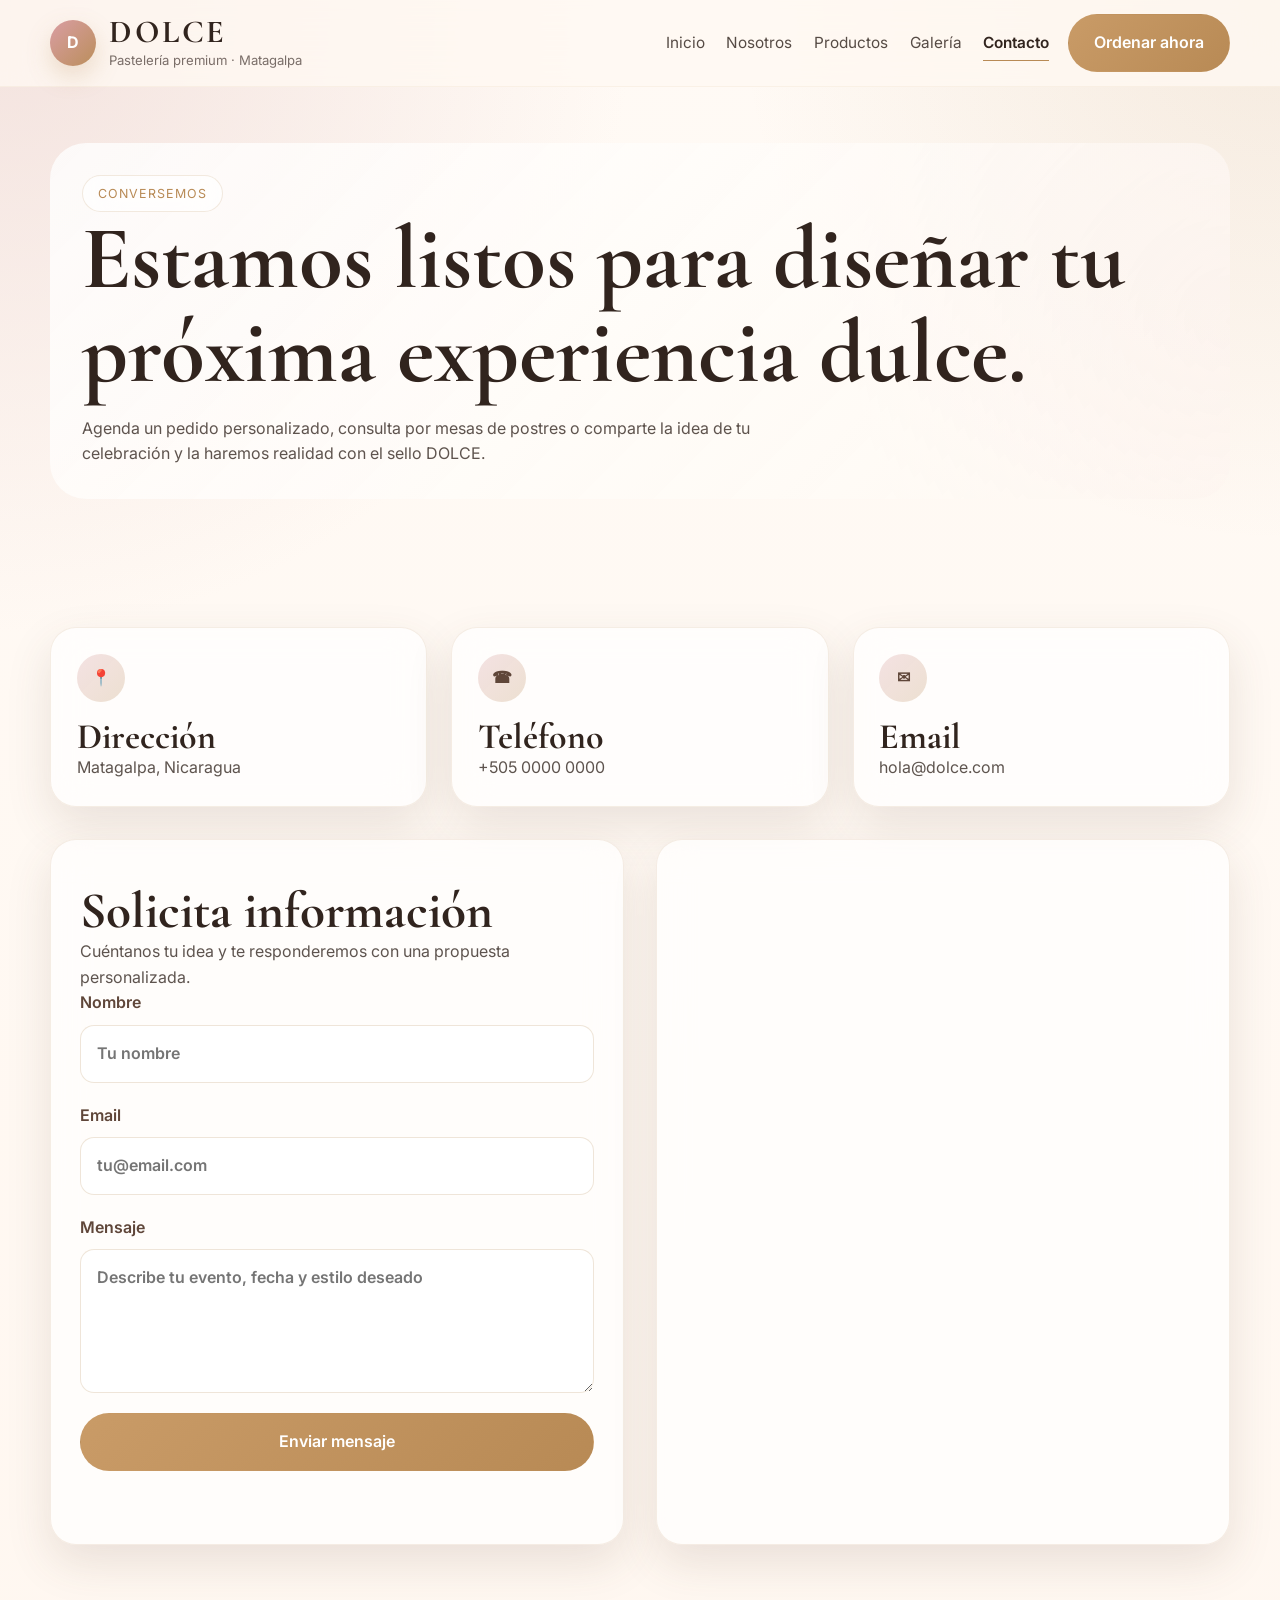
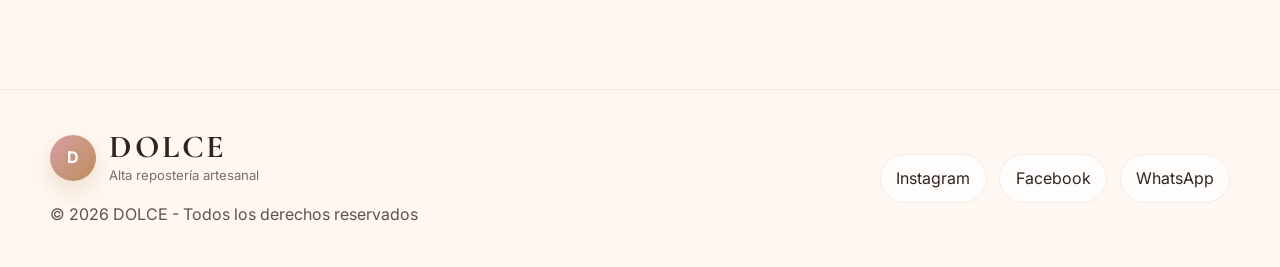
==== contacto.html @ 65e3cba4 "Create multipage Dolce bakery website" ====
<!DOCTYPE html>
<html lang="es">
  <head>
    <meta charset="UTF-8" />
    <meta name="viewport" content="width=device-width, initial-scale=1.0" />
    <title>Contacto | DOLCE</title>
    <meta
      name="description"
      content="Contacta a DOLCE en Matagalpa, Nicaragua. Escríbenos para pedidos personalizados, eventos y consultas sobre repostería premium."
    />
    <link rel="preconnect" href="https://fonts.googleapis.com" />
    <link rel="preconnect" href="https://fonts.gstatic.com" crossorigin />
    <link
      href="https://fonts.googleapis.com/css2?family=Cormorant+Garamond:wght@500;600;700&family=Inter:wght@400;500;600;700&display=swap"
      rel="stylesheet"
    />
    <link rel="stylesheet" href="css/styles.css" />
  </head>
  <body>
    <header class="site-header">
      <div class="container navbar">
        <a class="brand" href="index.html" aria-label="Ir a inicio">
          <span class="brand-badge">D</span>
          <div class="brand-text">
            <strong class="brand-mark">DOLCE</strong>
            <span>Pastelería premium · Matagalpa</span>
          </div>
        </a>
        <button class="menu-toggle" type="button" aria-label="Abrir menú" aria-expanded="false">
          <span></span>
        </button>
        <div class="nav-menu">
          <nav class="nav-links" aria-label="Principal">
            <a href="index.html">Inicio</a>
            <a href="nosotros.html">Nosotros</a>
            <a href="productos.html">Productos</a>
            <a href="galeria.html">Galería</a>
            <a class="active" href="contacto.html">Contacto</a>
          </nav>
          <a class="btn btn-primary" href="contacto.html">Ordenar ahora</a>
        </div>
      </div>
    </header>

    <main class="page-main">
      <section class="page-hero">
        <div class="container page-banner reveal">
          <span class="eyebrow">Conversemos</span>
          <h1>Estamos listos para diseñar tu próxima experiencia dulce.</h1>
          <p>
            Agenda un pedido personalizado, consulta por mesas de postres o comparte la idea de tu celebración y la haremos realidad con el sello DOLCE.
          </p>
        </div>
      </section>

      <section class="section">
        <div class="container">
          <div class="contact-cards">
            <article class="contact-card card reveal">
              <div class="contact-icon">📍</div>
              <h3>Dirección</h3>
              <p>Matagalpa, Nicaragua</p>
            </article>
            <article class="contact-card card reveal">
              <div class="contact-icon">☎</div>
              <h3>Teléfono</h3>
              <p>+505 0000 0000</p>
            </article>
            <article class="contact-card card reveal">
              <div class="contact-icon">✉</div>
              <h3>Email</h3>
              <p>hola@dolce.com</p>
            </article>
          </div>

          <div class="contact-layout">
            <article class="form-card card reveal">
              <h2>Solicita información</h2>
              <p>Cuéntanos tu idea y te responderemos con una propuesta personalizada.</p>
              <form data-contact-form>
                <label for="nombre">
                  Nombre
                  <input id="nombre" name="nombre" type="text" placeholder="Tu nombre" />
                </label>
                <label for="email">
                  Email
                  <input id="email" name="email" type="email" placeholder="tu@email.com" />
                </label>
                <label for="mensaje">
                  Mensaje
                  <textarea id="mensaje" name="mensaje" placeholder="Describe tu evento, fecha y estilo deseado"></textarea>
                </label>
                <button class="btn btn-primary" type="submit">Enviar mensaje</button>
                <p class="form-feedback" aria-live="polite"></p>
              </form>
            </article>

            <article class="map-card card reveal contact-card">
              <iframe
                title="Mapa de Matagalpa, Nicaragua"
                src="https://www.google.com/maps?q=Matagalpa%2C%20Nicaragua&z=13&output=embed"
                loading="lazy"
                referrerpolicy="no-referrer-when-downgrade"
              ></iframe>
            </article>
          </div>
        </div>
      </section>
    </main>

    <footer class="site-footer">
      <div class="container footer-shell">
        <div>
          <div class="brand">
            <span class="brand-badge">D</span>
            <div class="brand-text">
              <strong class="brand-mark">DOLCE</strong>
              <span>Alta repostería artesanal</span>
            </div>
          </div>
          <p style="margin-top: 1rem">© 2026 DOLCE - Todos los derechos reservados</p>
        </div>
        <div class="social-links" aria-label="Redes sociales">
          <a href="https://instagram.com" target="_blank" rel="noreferrer">Instagram</a>
          <a href="https://facebook.com" target="_blank" rel="noreferrer">Facebook</a>
          <a href="https://wa.me/50500000000" target="_blank" rel="noreferrer">WhatsApp</a>
        </div>
      </div>
    </footer>

    <script src="js/script.js"></script>
  </body>
</html>
---- css/styles.css ----
:root {
  --cream: #fff9f3;
  --cream-strong: #fdf3ea;
  --beige: #f1dfcf;
  --blush: #efdad6;
  --rose: #d89aa0;
  --rose-deep: #b9787d;
  --gold: #b88a55;
  --gold-soft: rgba(184, 138, 85, 0.18);
  --espresso: #31241e;
  --mocha: #5f4639;
  --white: rgba(255, 255, 255, 0.82);
  --white-strong: rgba(255, 255, 255, 0.93);
  --border: rgba(184, 138, 85, 0.14);
  --shadow-soft: 0 18px 45px rgba(95, 70, 57, 0.13);
  --shadow-hover: 0 24px 55px rgba(95, 70, 57, 0.18);
  --radius-xl: 36px;
  --radius-lg: 26px;
  --radius-md: 20px;
  --radius-sm: 14px;
  --transition: 280ms ease;
  --container: min(1180px, calc(100% - 2rem));
}

* {
  box-sizing: border-box;
}

html {
  scroll-behavior: smooth;
}

body {
  margin: 0;
  font-family: "Inter", sans-serif;
  color: var(--espresso);
  background:
    radial-gradient(circle at top left, rgba(239, 218, 214, 0.75), transparent 28%),
    radial-gradient(circle at top right, rgba(184, 138, 85, 0.14), transparent 24%),
    linear-gradient(180deg, #fffaf5 0%, #fff7f0 100%);
  line-height: 1.6;
}

body.menu-open {
  overflow: hidden;
}

img {
  display: block;
  max-width: 100%;
}

a {
  color: inherit;
  text-decoration: none;
}

button,
input,
textarea {
  font: inherit;
}

.container {
  width: var(--container);
  margin: 0 auto;
}

.section {
  padding: 6rem 0;
}

.section-sm {
  padding: 4rem 0;
}

.section-header {
  max-width: 46rem;
  margin-bottom: 2.8rem;
}

.eyebrow {
  display: inline-flex;
  align-items: center;
  gap: 0.55rem;
  padding: 0.45rem 0.95rem;
  border-radius: 999px;
  background: rgba(255, 255, 255, 0.65);
  color: var(--gold);
  border: 1px solid rgba(184, 138, 85, 0.18);
  text-transform: uppercase;
  letter-spacing: 0.08em;
  font-size: 0.78rem;
  backdrop-filter: blur(16px);
}

h1,
h2,
h3,
h4,
.brand-mark,
.quote {
  margin: 0;
  font-family: "Cormorant Garamond", serif;
  line-height: 1.05;
}

h1 {
  font-size: clamp(3.4rem, 7vw, 6.25rem);
}

h2 {
  font-size: clamp(2.4rem, 4vw, 4rem);
  margin-top: 1rem;
}

h3 {
  font-size: clamp(1.8rem, 2.8vw, 2.35rem);
}

h4 {
  font-size: 1.4rem;
}

p {
  margin: 0;
  color: rgba(49, 36, 30, 0.78);
}

ul {
  margin: 0;
  padding: 0;
  list-style: none;
}

.page-main {
  overflow: clip;
}

.card,
.glass-panel {
  background: rgba(255, 255, 255, 0.7);
  border: 1px solid var(--border);
  border-radius: var(--radius-lg);
  box-shadow: var(--shadow-soft);
  backdrop-filter: blur(18px);
}

.btn {
  display: inline-flex;
  align-items: center;
  justify-content: center;
  gap: 0.65rem;
  padding: 0.95rem 1.55rem;
  border-radius: 999px;
  border: 1px solid transparent;
  font-weight: 600;
  cursor: pointer;
  transition:
    transform var(--transition),
    box-shadow var(--transition),
    background var(--transition),
    border-color var(--transition),
    color var(--transition);
}

.btn:hover,
.btn:focus-visible {
  transform: translateY(-2px);
  box-shadow: 0 16px 30px rgba(95, 70, 57, 0.18);
}

.btn-primary {
  color: #fff;
  background: linear-gradient(135deg, #c99b67, var(--gold));
}

.btn-secondary {
  background: rgba(255, 255, 255, 0.76);
  border-color: rgba(184, 138, 85, 0.22);
}

.btn-ghost {
  border-color: rgba(184, 138, 85, 0.24);
  background: transparent;
}

.link-inline {
  display: inline-flex;
  align-items: center;
  gap: 0.45rem;
  font-weight: 600;
  color: var(--rose-deep);
}

.link-inline::after {
  content: "→";
  transition: transform var(--transition);
}

.link-inline:hover::after {
  transform: translateX(4px);
}

.site-header {
  position: sticky;
  top: 0;
  z-index: 1000;
  border-bottom: 1px solid rgba(184, 138, 85, 0.08);
  background: rgba(255, 249, 243, 0.78);
  backdrop-filter: blur(18px);
}

.navbar {
  min-height: 5.4rem;
  display: flex;
  align-items: center;
  justify-content: space-between;
  gap: 1rem;
}

.brand {
  display: flex;
  align-items: center;
  gap: 0.8rem;
}

.brand-badge {
  width: 2.9rem;
  aspect-ratio: 1;
  display: grid;
  place-items: center;
  border-radius: 50%;
  color: #fff;
  background: linear-gradient(135deg, rgba(216, 154, 160, 0.96), rgba(184, 138, 85, 0.96));
  box-shadow: 0 10px 25px rgba(184, 138, 85, 0.25);
  font-weight: 700;
}

.brand-mark {
  font-size: 2rem;
  letter-spacing: 0.08em;
}

.brand-text span {
  display: block;
  font-size: 0.82rem;
  color: rgba(49, 36, 30, 0.65);
}

.nav-menu {
  display: flex;
  align-items: center;
  gap: 1.2rem;
}

.nav-links {
  display: flex;
  align-items: center;
  gap: 1.35rem;
}

.nav-links a {
  position: relative;
  color: rgba(49, 36, 30, 0.82);
  font-size: 0.96rem;
}

.nav-links a::after {
  content: "";
  position: absolute;
  left: 0;
  bottom: -0.35rem;
  width: 100%;
  height: 1px;
  background: var(--gold);
  transform: scaleX(0);
  transform-origin: center;
  transition: transform var(--transition);
}

.nav-links a:hover::after,
.nav-links a:focus-visible::after,
.nav-links a.active::after {
  transform: scaleX(1);
}

.nav-links a.active {
  color: var(--espresso);
  font-weight: 600;
}

.menu-toggle {
  display: none;
  align-items: center;
  justify-content: center;
  width: 3rem;
  height: 3rem;
  border-radius: 50%;
  border: 1px solid rgba(184, 138, 85, 0.16);
  background: rgba(255, 255, 255, 0.75);
  color: var(--espresso);
}

.menu-toggle span,
.menu-toggle span::before,
.menu-toggle span::after {
  content: "";
  display: block;
  width: 1.15rem;
  height: 2px;
  background: currentColor;
  border-radius: 999px;
  position: relative;
  transition: transform var(--transition), opacity var(--transition);
}

.menu-toggle span::before {
  position: absolute;
  top: -0.38rem;
}

.menu-toggle span::after {
  position: absolute;
  top: 0.38rem;
}

.menu-toggle[aria-expanded="true"] span {
  background: transparent;
}

.menu-toggle[aria-expanded="true"] span::before {
  transform: translateY(0.38rem) rotate(45deg);
}

.menu-toggle[aria-expanded="true"] span::after {
  transform: translateY(-0.38rem) rotate(-45deg);
}

.hero {
  padding: 4rem 0 5rem;
}

.hero-grid,
.split-layout,
.contact-layout,
.story-grid,
.feature-grid {
  display: grid;
  gap: 2rem;
}

.hero-grid {
  grid-template-columns: 1.1fr 0.9fr;
  align-items: center;
}

.hero-copy,
.stack-lg {
  display: grid;
  gap: 1.5rem;
}

.hero-copy p {
  max-width: 38rem;
  font-size: 1.04rem;
}

.hero-actions,
.inline-actions {
  display: flex;
  flex-wrap: wrap;
  gap: 1rem;
}

.hero-highlights {
  display: grid;
  grid-template-columns: repeat(3, minmax(0, 1fr));
  gap: 1rem;
}

.mini-stat {
  padding: 1.1rem 1rem;
  border-radius: var(--radius-md);
  background: rgba(255, 255, 255, 0.66);
  border: 1px solid rgba(184, 138, 85, 0.14);
}

.mini-stat strong {
  display: block;
  font-size: 1.6rem;
  font-family: "Cormorant Garamond", serif;
}

.hero-media,
.image-frame,
.gallery-card {
  position: relative;
  overflow: hidden;
  isolation: isolate;
}

.hero-media {
  min-height: 38rem;
  border-radius: var(--radius-xl);
  box-shadow: var(--shadow-soft);
}

.hero-media img,
.image-frame img,
.product-card img,
.gallery-card img,
.preview-card img,
.contact-card iframe {
  width: 100%;
  height: 100%;
  object-fit: cover;
}

.hero-media::before,
.image-frame::before {
  content: "";
  position: absolute;
  inset: 0;
  background: linear-gradient(180deg, rgba(49, 36, 30, 0.02), rgba(49, 36, 30, 0.38));
  z-index: 1;
}

.floating-note {
  position: absolute;
  right: 1.2rem;
  bottom: 1.2rem;
  z-index: 2;
  max-width: 14rem;
  padding: 1rem 1.1rem;
}

.floating-note strong {
  display: block;
  margin-bottom: 0.25rem;
}

.page-hero {
  padding: 3.5rem 0 2rem;
}

.page-banner {
  padding: 2rem;
  border-radius: var(--radius-xl);
  background:
    linear-gradient(135deg, rgba(255, 255, 255, 0.78), rgba(255, 249, 243, 0.7)),
    radial-gradient(circle at right, rgba(216, 154, 160, 0.18), transparent 32%);
}

.page-banner p {
  max-width: 42rem;
  margin-top: 1rem;
}

.preview-grid,
.products-grid,
.values-grid,
.gallery-grid,
.contact-cards,
.info-grid {
  display: grid;
  gap: 1.5rem;
}

.preview-grid,
.values-grid,
.contact-cards,
.info-grid {
  grid-template-columns: repeat(3, minmax(0, 1fr));
}

.products-grid {
  grid-template-columns: repeat(2, minmax(0, 1fr));
}

.gallery-grid {
  grid-template-columns: repeat(3, minmax(0, 1fr));
}

.preview-card,
.product-card,
.value-card,
.contact-card,
.info-card {
  overflow: hidden;
  transition: transform var(--transition), box-shadow var(--transition), border-color var(--transition);
}

.preview-card:hover,
.product-card:hover,
.value-card:hover,
.gallery-card:hover,
.contact-card:hover,
.info-card:hover {
  transform: translateY(-6px);
  box-shadow: var(--shadow-hover);
}

.preview-card img,
.product-card img {
  aspect-ratio: 4 / 3;
}

.card-body {
  padding: 1.45rem;
  display: grid;
  gap: 0.8rem;
}

.chip-row {
  display: flex;
  flex-wrap: wrap;
  gap: 0.65rem;
}

.chip {
  padding: 0.38rem 0.8rem;
  border-radius: 999px;
  background: rgba(239, 218, 214, 0.52);
  color: var(--mocha);
  font-size: 0.84rem;
}

.story-grid,
.contact-layout {
  grid-template-columns: repeat(2, minmax(0, 1fr));
  align-items: center;
}

.story-copy,
.contact-copy,
.form-card form {
  display: grid;
  gap: 1.25rem;
}

.quote {
  padding-left: 1.2rem;
  border-left: 3px solid rgba(184, 138, 85, 0.34);
  font-size: 1.8rem;
  color: var(--mocha);
}

.values-grid {
  margin-top: 2rem;
}

.value-card,
.info-card,
.contact-card {
  padding: 1.6rem;
}

.value-icon,
.info-icon,
.contact-icon {
  width: 3rem;
  height: 3rem;
  display: grid;
  place-items: center;
  border-radius: 50%;
  margin-bottom: 1rem;
  background: linear-gradient(135deg, rgba(216, 154, 160, 0.28), rgba(184, 138, 85, 0.26));
  color: var(--mocha);
  font-weight: 700;
}

.products-grid .product-card:nth-child(odd) {
  transform: translateY(1rem);
}

.products-grid .product-card:hover {
  transform: translateY(-6px);
}

.product-meta {
  display: flex;
  align-items: center;
  justify-content: space-between;
  gap: 1rem;
  font-size: 0.92rem;
  color: rgba(49, 36, 30, 0.72);
}

.gallery-card {
  border-radius: var(--radius-lg);
  cursor: pointer;
  min-height: 18rem;
  box-shadow: var(--shadow-soft);
}

.gallery-card::after {
  content: "Ver detalle";
  position: absolute;
  inset: auto 1.2rem 1.2rem auto;
  padding: 0.45rem 0.85rem;
  border-radius: 999px;
  background: rgba(255, 255, 255, 0.82);
  color: var(--mocha);
  font-size: 0.82rem;
  z-index: 1;
  opacity: 0;
  transform: translateY(10px);
  transition: opacity var(--transition), transform var(--transition);
}

.gallery-card:hover::after {
  opacity: 1;
  transform: translateY(0);
}

.gallery-card img {
  height: 100%;
  transition: transform 0.6s ease;
}

.gallery-card:hover img {
  transform: scale(1.05);
}

.contact-cards {
  margin-bottom: 2rem;
}

.form-card {
  padding: 1.8rem;
}

label {
  display: grid;
  gap: 0.55rem;
  font-weight: 600;
  color: var(--mocha);
}

input,
textarea {
  width: 100%;
  padding: 0.95rem 1rem;
  border-radius: var(--radius-sm);
  border: 1px solid rgba(184, 138, 85, 0.22);
  background: rgba(255, 255, 255, 0.85);
  color: var(--espresso);
  transition: border-color var(--transition), box-shadow var(--transition), transform var(--transition);
}

input:focus,
textarea:focus {
  outline: none;
  border-color: rgba(184, 138, 85, 0.48);
  box-shadow: 0 0 0 4px rgba(184, 138, 85, 0.12);
}

textarea {
  min-height: 9rem;
  resize: vertical;
}

.form-feedback {
  min-height: 1.5rem;
  font-size: 0.92rem;
  color: var(--rose-deep);
}

.map-card {
  overflow: hidden;
  min-height: 100%;
}

.map-card iframe {
  min-height: 100%;
  border: 0;
}

.site-footer {
  margin-top: 3rem;
  padding: 2.5rem 0;
  border-top: 1px solid rgba(184, 138, 85, 0.12);
  background: rgba(255, 249, 243, 0.76);
}

.footer-shell {
  display: flex;
  align-items: center;
  justify-content: space-between;
  gap: 1.5rem;
  flex-wrap: wrap;
}

.social-links {
  display: flex;
  gap: 0.8rem;
  flex-wrap: wrap;
}

.social-links a {
  padding: 0.65rem 0.95rem;
  border-radius: 999px;
  background: rgba(255, 255, 255, 0.72);
  border: 1px solid rgba(184, 138, 85, 0.14);
  transition: transform var(--transition), box-shadow var(--transition);
}

.social-links a:hover {
  transform: translateY(-2px);
  box-shadow: 0 10px 20px rgba(95, 70, 57, 0.12);
}

.reveal {
  opacity: 0;
  transform: translateY(26px);
  transition: opacity 700ms ease, transform 700ms ease;
}

.reveal.is-visible {
  opacity: 1;
  transform: translateY(0);
}

.lightbox {
  position: fixed;
  inset: 0;
  display: grid;
  place-items: center;
  padding: 1.5rem;
  background: rgba(27, 20, 17, 0.84);
  z-index: 2000;
  opacity: 0;
  pointer-events: none;
  transition: opacity var(--transition);
}

.lightbox.is-open {
  opacity: 1;
  pointer-events: auto;
}

.lightbox-dialog {
  position: relative;
  width: min(960px, 100%);
  padding: 1rem;
  border-radius: var(--radius-lg);
  background: rgba(255, 255, 255, 0.1);
  border: 1px solid rgba(255, 255, 255, 0.12);
  backdrop-filter: blur(10px);
}

.lightbox img {
  width: 100%;
  max-height: 78vh;
  object-fit: cover;
  border-radius: calc(var(--radius-lg) - 8px);
}

.lightbox-close {
  position: absolute;
  top: -0.75rem;
  right: -0.25rem;
  width: 2.75rem;
  height: 2.75rem;
  border-radius: 50%;
  border: 0;
  background: rgba(255, 255, 255, 0.92);
  color: var(--espresso);
  cursor: pointer;
}

.lightbox-caption {
  color: rgba(255, 255, 255, 0.92);
  margin-top: 0.9rem;
  text-align: center;
}

@media (max-width: 960px) {
  .hero-grid,
  .story-grid,
  .contact-layout,
  .preview-grid,
  .values-grid,
  .gallery-grid,
  .contact-cards,
  .info-grid,
  .products-grid {
    grid-template-columns: 1fr;
  }

  .products-grid .product-card:nth-child(odd) {
    transform: none;
  }

  .hero-media {
    min-height: 28rem;
  }

  .nav-menu {
    position: fixed;
    inset: 5.4rem 1rem auto;
    flex-direction: column;
    align-items: stretch;
    padding: 1.2rem;
    border-radius: 24px;
    background: rgba(255, 250, 245, 0.96);
    border: 1px solid rgba(184, 138, 85, 0.18);
    box-shadow: var(--shadow-soft);
    opacity: 0;
    pointer-events: none;
    transform: translateY(-10px);
    transition: opacity var(--transition), transform var(--transition);
  }

  .nav-menu.is-open {
    opacity: 1;
    pointer-events: auto;
    transform: translateY(0);
  }

  .nav-links {
    flex-direction: column;
    align-items: flex-start;
  }

  .menu-toggle {
    display: inline-flex;
  }

  .desktop-only {
    display: none;
  }
}

@media (max-width: 640px) {
  .section {
    padding: 4.5rem 0;
  }

  .hero {
    padding-top: 2.5rem;
  }

  .hero-highlights {
    grid-template-columns: 1fr;
  }

  .page-banner,
  .floating-note,
  .form-card,
  .value-card,
  .info-card,
  .contact-card {
    padding: 1.3rem;
  }

  .footer-shell {
    align-items: flex-start;
    flex-direction: column;
  }
}
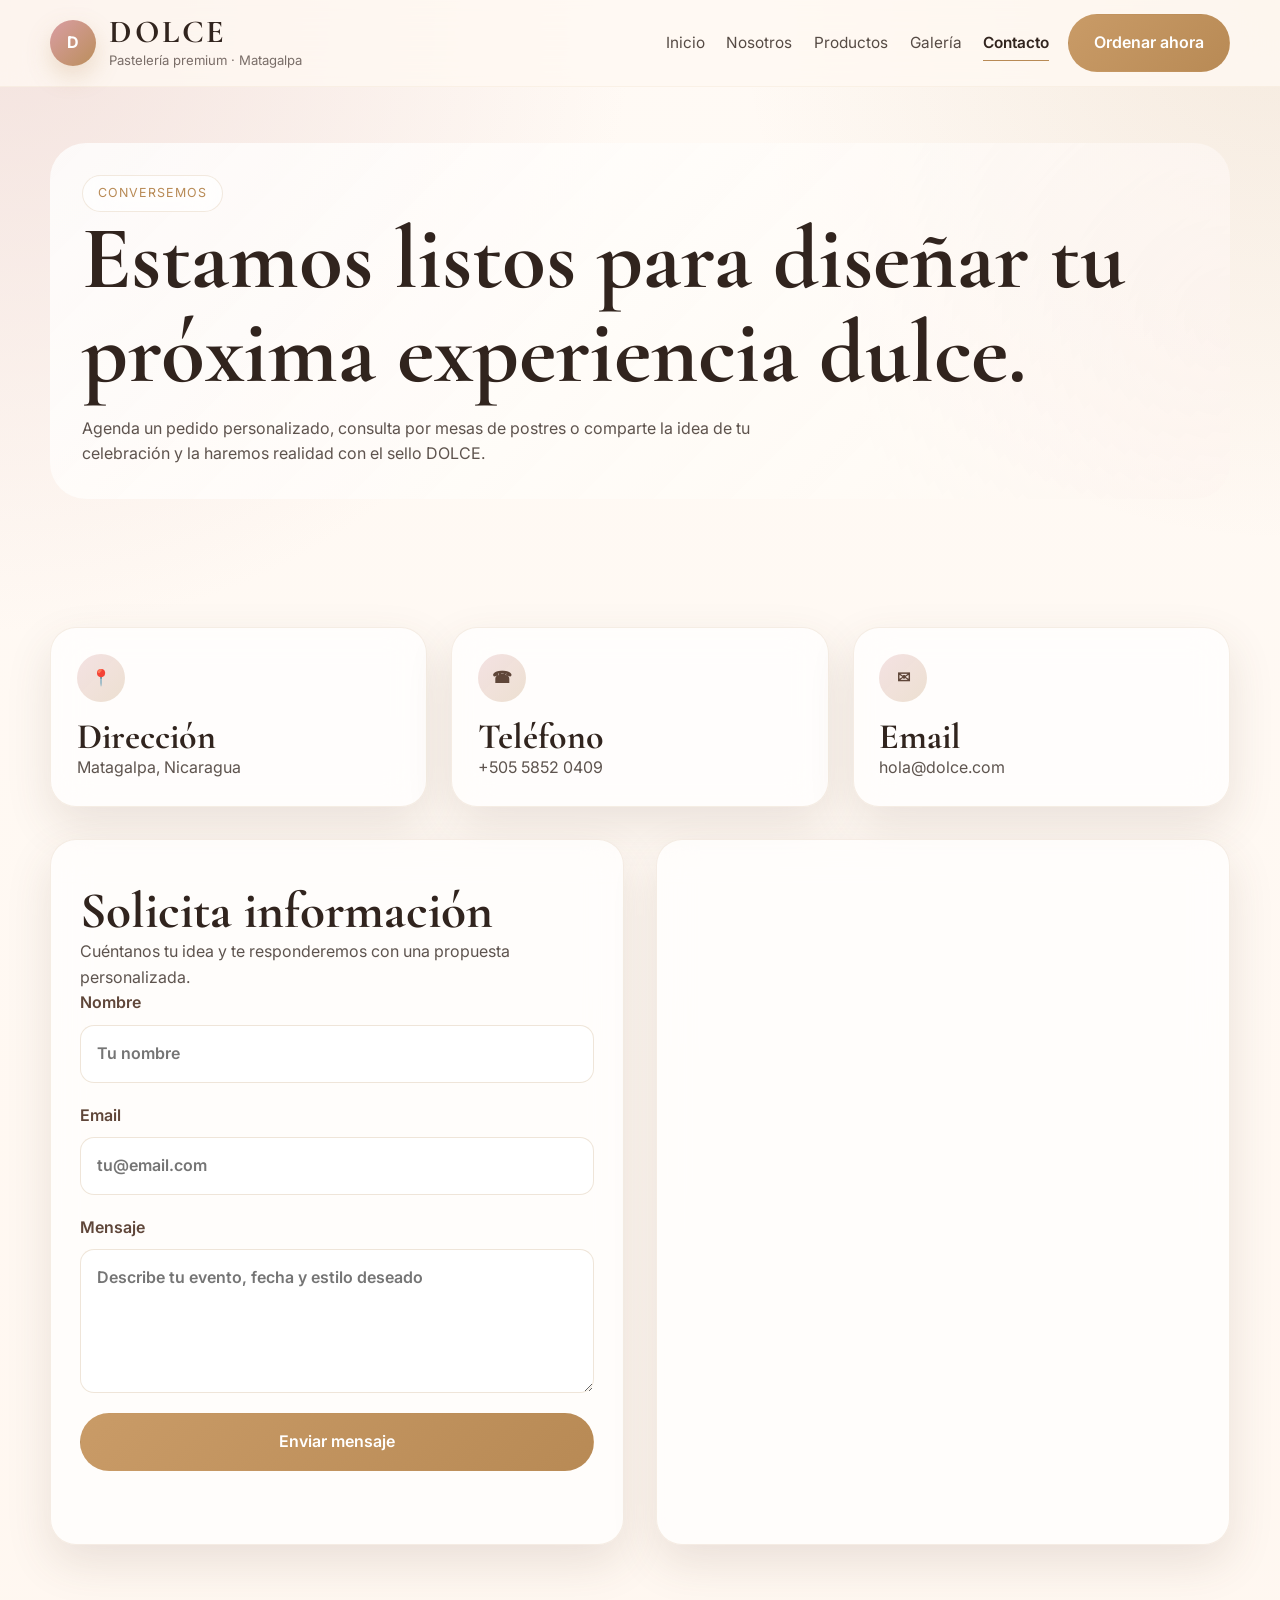
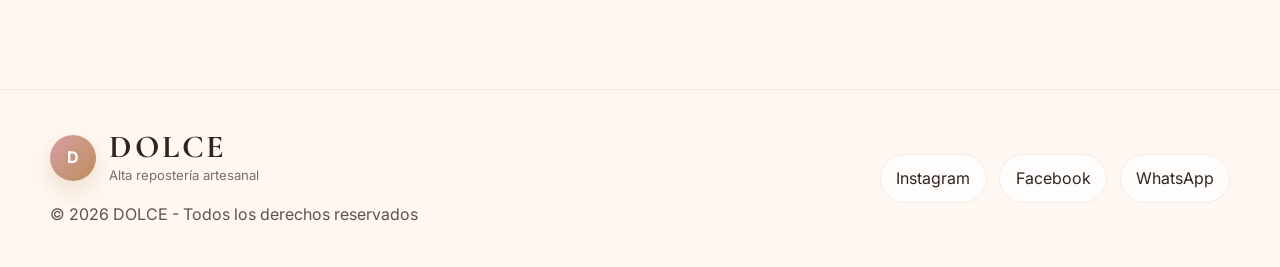
==== commit 8fa04519: "Update contacto.html" ====
--- a/contacto.html
+++ b/contacto.html
@@ -64,7 +64,7 @@
             <article class="contact-card card reveal">
               <div class="contact-icon">☎</div>
               <h3>Teléfono</h3>
-              <p>+505 0000 0000</p>
+              <p>+505 5852 0409</p>
             </article>
             <article class="contact-card card reveal">
               <div class="contact-icon">✉</div>
